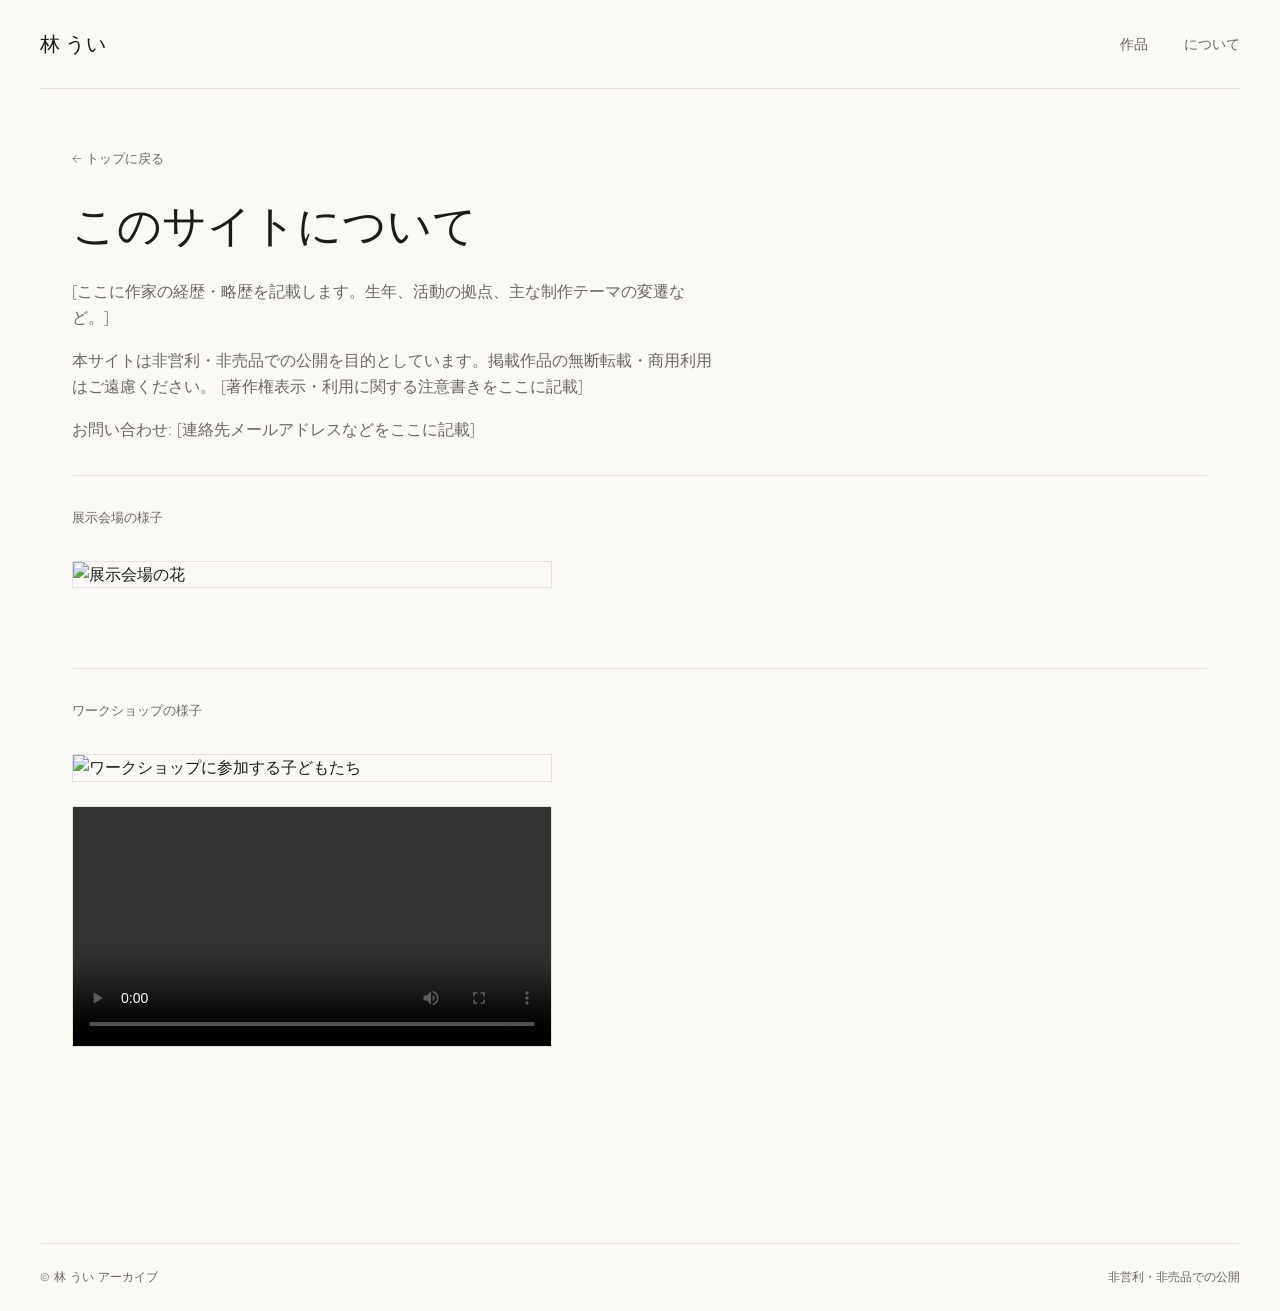
==== about.html @ 362b4019 "demo site 1st draft" ====
<!doctype html>
<html lang="ja">
<head>
<meta charset="utf-8">
<meta name="viewport" content="width=device-width, initial-scale=1">
<title>について | 林うい アーカイブ</title>
<link rel="stylesheet" href="https://fonts.googleapis.com/css2?family=EB+Garamond:ital,wght@0,400;0,500;1,400&family=Work+Sans:wght@300;400;500&display=swap">
<link rel="stylesheet" href="css/style.css">
</head>
<body>

<header class="site-header wrap">
  <div class="logo" id="artist-name">&nbsp;</div>
  <nav>
    <a href="index.html">作品</a>
    <a href="about.html">について</a>
  </nav>
</header>

<main class="wrap">
  <div class="series-head">
    <a href="index.html" class="back-link">← トップに戻る</a>
    <h1>このサイトについて</h1>
    <p class="desc">
      [ここに作家の経歴・略歴を記載します。生年、活動の拠点、主な制作テーマの変遷など。]
    </p>
    <p class="desc">
      本サイトは非営利・非売品での公開を目的としています。掲載作品の無断転載・商用利用はご遠慮ください。
      [著作権表示・利用に関する注意書きをここに記載]
    </p>
    <p class="desc">
      お問い合わせ: [連絡先メールアドレスなどをここに記載]
    </p>
  </div>

  <div style="padding: 0 0 80px;">
    <div class="section-head"><span>展示会場の様子</span></div>
    <img src="images/venue-flowers.jpg" alt="展示会場の花" style="width: 100%; max-width: 480px; border: 1px solid var(--line);">
  </div>

  <div style="padding: 0 0 100px;">
    <div class="section-head"><span>ワークショップの様子</span></div>
    <img src="images/workshop-kids.jpg" alt="ワークショップに参加する子どもたち" style="width: 100%; max-width: 480px; border: 1px solid var(--line); margin-bottom: 24px;">
    <video src="images/workshop-video.mp4" controls playsinline style="width: 100%; max-width: 480px; border: 1px solid var(--line); display: block;"></video>
  </div>
</main>

<footer class="site-footer wrap">
  <span id="footer-artist">&nbsp;</span>
  <span id="footer-note">&nbsp;</span>
</footer>

<script src="data/works.js"></script>
<script>
  document.getElementById("artist-name").textContent = window.SITE_DATA.artist.name;
  document.getElementById("footer-artist").textContent = "© " + window.SITE_DATA.artist.name + " アーカイブ";
  document.getElementById("footer-note").textContent = window.SITE_DATA.artist.footerNote;
</script>
</body>
</html>
---- css/style.css ----
/* ==========================================================================
   林うい アーカイブ — 共通スタイル
   このファイルは全ページ共通です。色やフォントを変える場合はここを編集してください。
   ========================================================================== */

:root {
  --ink: #1c1b19;
  --ivory: #faf9f5;
  --card: #ffffff;
  --line: #e4e1da;
  --muted: #6b6862;
  --placeholder: #efede7;
  --placeholder-text: #b3afa5;
  --accent: #8b6f47;
}

* {
  box-sizing: border-box;
}

html {
  scroll-behavior: smooth;
}

body {
  margin: 0;
  background: var(--ivory);
  color: var(--ink);
  font-family: "Work Sans", -apple-system, sans-serif;
  font-weight: 300;
  line-height: 1.6;
}

h1, h2, h3, .serif {
  font-family: "EB Garamond", serif;
  font-weight: 400;
}

a {
  color: inherit;
  text-decoration: none;
}
a:hover {
  color: var(--accent);
}
a:focus-visible,
button:focus-visible {
  outline: 2px solid var(--accent);
  outline-offset: 3px;
}

img {
  max-width: 100%;
  display: block;
}

.wrap {
  max-width: 1200px;
  margin: 0 auto;
  padding: 0 32px;
}

/* ---- Header ---- */
.site-header {
  display: flex;
  align-items: center;
  justify-content: space-between;
  padding: 28px 0;
  border-bottom: 1px solid var(--line);
}
.site-header .logo {
  font-family: "EB Garamond", serif;
  font-size: 20px;
  letter-spacing: 0.03em;
}
.site-header nav {
  display: flex;
  gap: 36px;
  font-size: 14px;
  color: var(--muted);
}

/* ---- Footer ---- */
.site-footer {
  margin-top: 96px;
  border-top: 1px solid var(--line);
  padding: 24px 0;
  display: flex;
  justify-content: space-between;
  font-size: 12px;
  color: var(--muted);
}

/* ---- Buttons / links ---- */
.text-link {
  display: inline-flex;
  align-items: center;
  gap: 8px;
  font-size: 14px;
  border-bottom: 1px solid var(--ink);
  padding-bottom: 4px;
}
.back-link {
  font-size: 13px;
  color: var(--muted);
}

.btn {
  background: none;
  border: 1px solid var(--ink);
  padding: 12px 32px;
  font-size: 13px;
  letter-spacing: 0.03em;
  cursor: pointer;
  font-family: inherit;
  color: var(--ink);
}
.btn:hover {
  border-color: var(--accent);
  color: var(--accent);
}

/* ---- Placeholder image box (used until real photos are added) ---- */
.ph {
  background: var(--placeholder);
  border: 1px solid var(--line);
  color: var(--placeholder-text);
  font-size: 12px;
  display: flex;
  align-items: center;
  justify-content: center;
  text-align: center;
}

/* ---- Home: hero ---- */
.hero {
  padding: 120px 0 90px;
  text-align: center;
  display: flex;
  flex-direction: column;
  align-items: center;
}
.hero .eyebrow {
  font-size: 13px;
  letter-spacing: 0.1em;
  color: var(--accent);
  margin-bottom: 20px;
}
.hero h1 {
  font-size: clamp(34px, 5vw, 60px);
  line-height: 1.25;
  max-width: 800px;
  margin: 0;
}
.hero p {
  max-width: 520px;
  margin: 28px 0 0;
  color: var(--muted);
}
.hero .text-link {
  margin-top: 40px;
}

/* ---- Collections grid ---- */
.section-head {
  display: flex;
  align-items: baseline;
  justify-content: space-between;
  border-top: 1px solid var(--line);
  padding-top: 32px;
  margin-bottom: 32px;
  font-size: 13px;
  color: var(--muted);
}
.collections-grid {
  display: grid;
  grid-template-columns: repeat(3, minmax(0, 1fr));
  gap: 40px 32px;
  padding-bottom: 120px;
}
.collection-card .ph {
  aspect-ratio: 4 / 3;
  margin-bottom: 16px;
}
.collection-card h3 {
  font-size: 20px;
  margin: 0 0 4px;
}
.collection-card .meta {
  font-size: 13px;
  color: var(--muted);
}

/* ---- Series page ---- */
.series-head {
  padding: 56px 0 32px;
}
.series-head h1 {
  font-size: clamp(30px, 4vw, 44px);
  margin: 20px 0 0;
}
.series-head .desc {
  max-width: 640px;
  color: var(--muted);
  margin: 18px 0 0;
}
.series-head .count {
  margin-top: 20px;
  font-size: 13px;
  color: var(--muted);
}
.works-grid {
  display: grid;
  grid-template-columns: repeat(4, minmax(0, 1fr));
  gap: 32px 24px;
  padding-bottom: 64px;
}
.work-card .ph {
  aspect-ratio: 3 / 4;
  margin-bottom: 10px;
  font-size: 11px;
}
.work-card .title {
  font-size: 13px;
}
.work-card .year {
  font-size: 11px;
  color: var(--muted);
  margin-top: 2px;
}
.load-more {
  display: flex;
  justify-content: center;
  padding-bottom: 100px;
}
.empty-note {
  color: var(--muted);
  font-size: 13px;
  padding: 40px 0 100px;
}

/* ---- Artwork detail page ---- */
.artwork-crumb {
  padding: 32px 0 0;
}
.artwork-main {
  display: flex;
  gap: 64px;
  padding: 32px 0 72px;
  align-items: flex-start;
}
.artwork-main .ph {
  flex: 0 0 46%;
  aspect-ratio: 3 / 4;
  font-size: 12px;
}
.artwork-info {
  flex: 1;
  display: flex;
  flex-direction: column;
  gap: 24px;
  padding-top: 8px;
}
.artwork-info .series-tag {
  font-size: 13px;
  letter-spacing: 0.05em;
  color: var(--accent);
}
.artwork-info h1 {
  font-size: clamp(28px, 3vw, 36px);
  margin: 10px 0 0;
}
.meta-list {
  border-top: 1px solid var(--line);
  padding-top: 20px;
  display: flex;
  flex-direction: column;
  gap: 10px;
  font-size: 14px;
  max-width: 360px;
}
.meta-list .row {
  display: flex;
  justify-content: space-between;
}
.meta-list .row span:first-child {
  color: var(--muted);
}
.artwork-info .desc {
  max-width: 420px;
  color: #4a4842;
}
.artwork-nav {
  display: flex;
  justify-content: space-between;
  align-items: center;
  border-top: 1px solid var(--line);
  padding: 24px 0;
  font-size: 13px;
  color: var(--muted);
}
.artwork-nav a {
  display: flex;
  align-items: center;
  gap: 8px;
}
.artwork-nav a.disabled {
  visibility: hidden;
}

/* ---- Responsive ---- */
@media (max-width: 900px) {
  .collections-grid { grid-template-columns: repeat(2, minmax(0, 1fr)); }
  .works-grid { grid-template-columns: repeat(2, minmax(0, 1fr)); }
  .artwork-main { flex-direction: column; }
  .artwork-main .ph { width: 100%; }
}
@media (max-width: 560px) {
  .site-header nav { gap: 20px; }
  .collections-grid,
  .works-grid { grid-template-columns: 1fr; }
  .hero { padding: 80px 0 60px; }
}

@media (prefers-reduced-motion: reduce) {
  html { scroll-behavior: auto; }
}
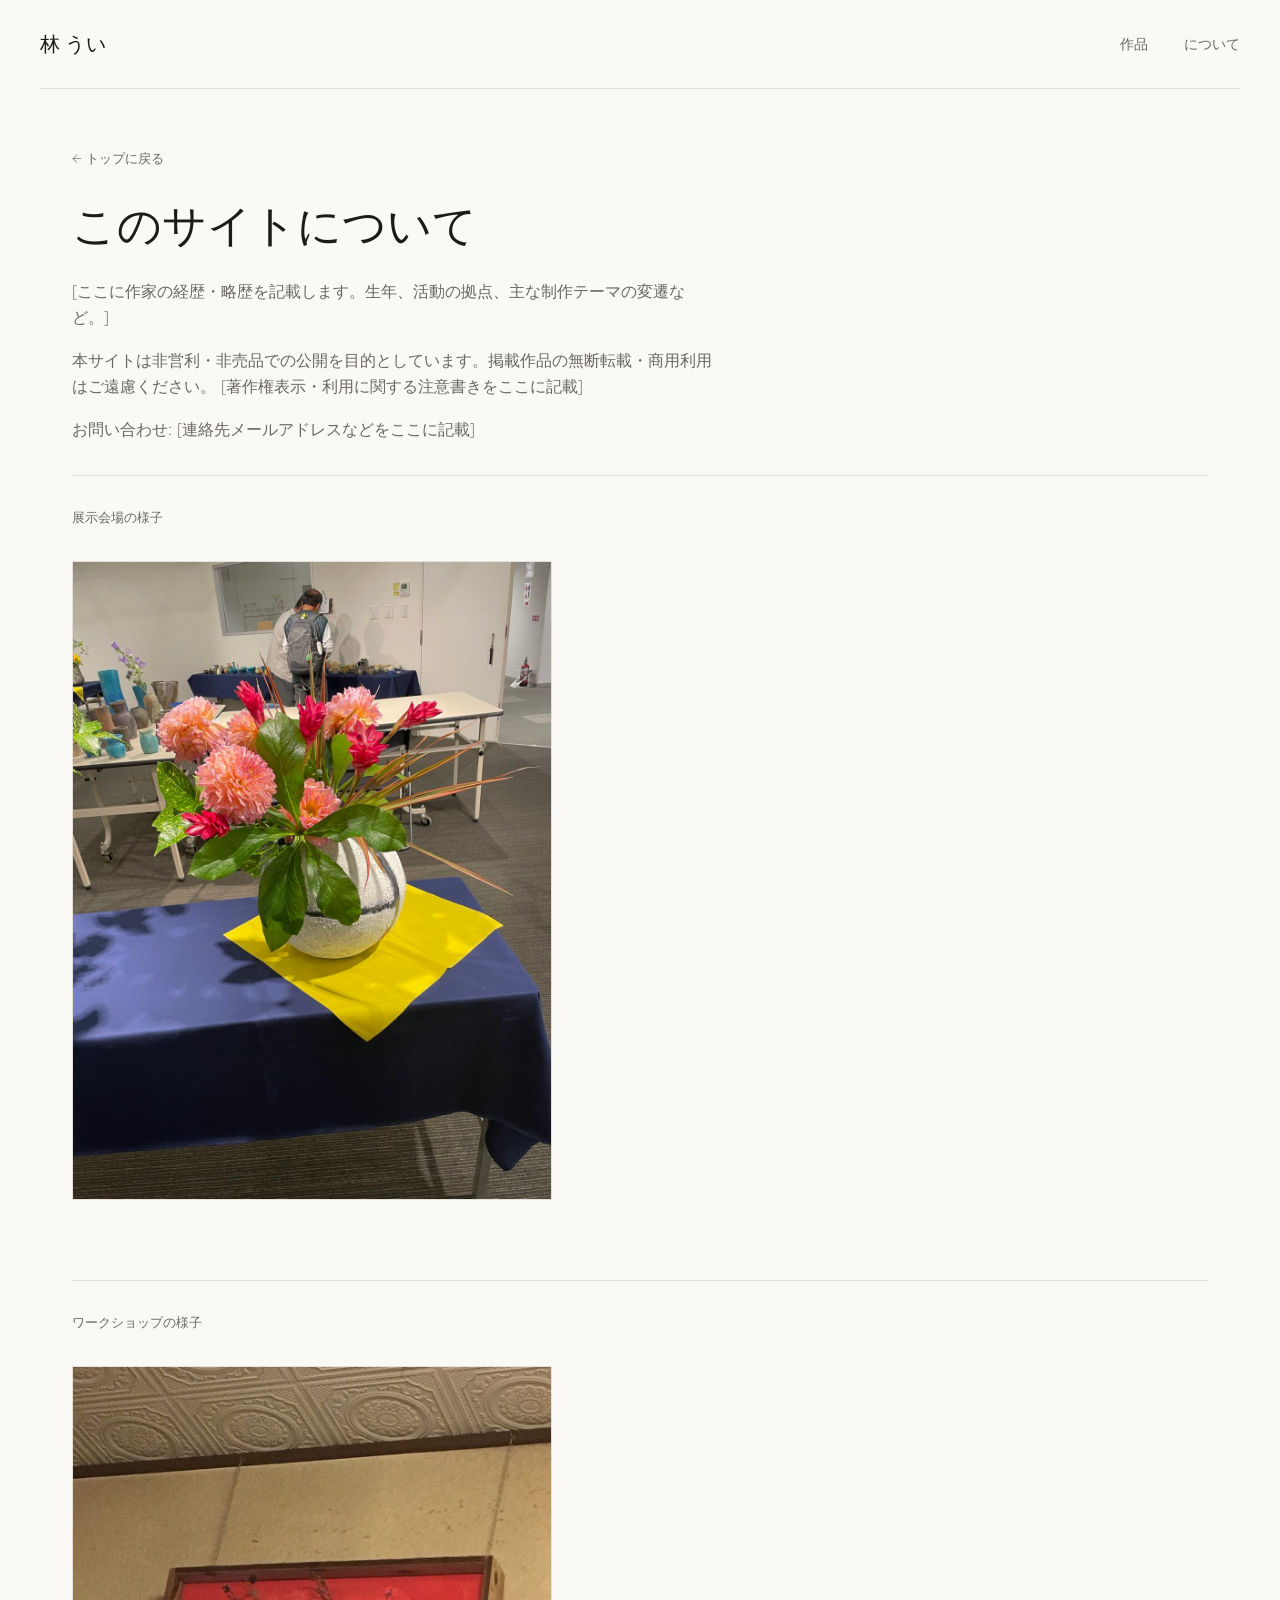
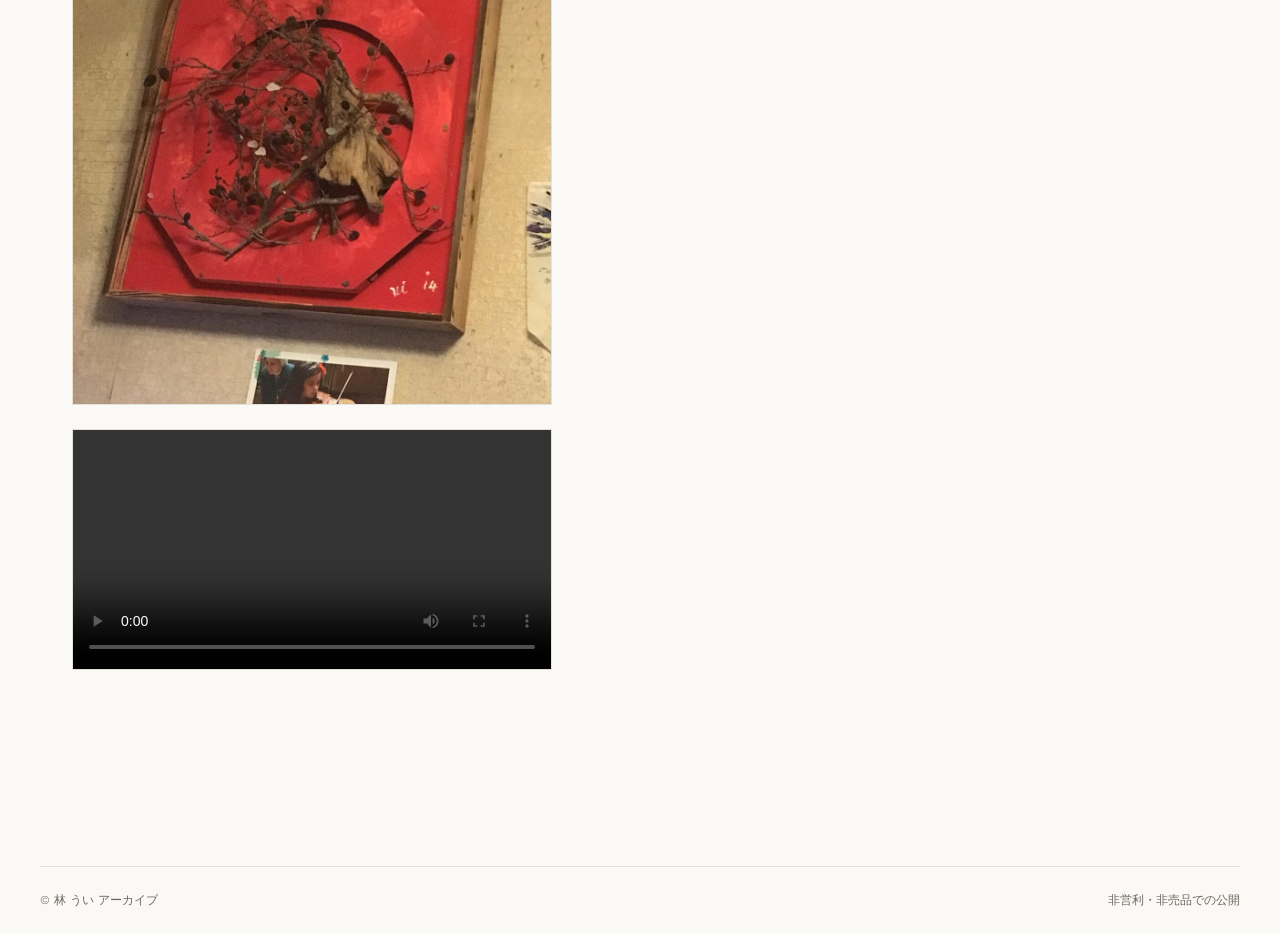
==== commit 964b55ca: "5th update" ====
--- a/about.html
+++ b/about.html
@@ -2,7 +2,7 @@
 <html lang="ja">
 <head>
 <meta charset="utf-8">
-<meta name="viewport" content="width=device-width, initial-scale=1">
+<meta name="viewport" content="width=device-width, initial-scale=1, viewport-fit=cover">
 <title>について | 林うい アーカイブ</title>
 <link rel="stylesheet" href="https://fonts.googleapis.com/css2?family=EB+Garamond:ital,wght@0,400;0,500;1,400&family=Work+Sans:wght@300;400;500&display=swap">
 <link rel="stylesheet" href="css/style.css">
--- a/css/style.css
+++ b/css/style.css
@@ -65,8 +65,15 @@
   display: flex;
   align-items: center;
   justify-content: space-between;
-  padding: 28px 0;
+  padding: calc(28px + env(safe-area-inset-top)) 0 28px;
   border-bottom: 1px solid var(--line);
+}
+.site-header .logo {
+  flex: 0 0 auto;
+  white-space: nowrap;
+}
+.site-header nav {
+  flex: 0 0 auto;
 }
 .site-header .logo {
   font-family: "EB Garamond", serif;
@@ -120,7 +127,20 @@
   color: var(--accent);
 }
 
-/* ---- Placeholder image box (used until real photos are added) ---- */
+/* ---- Demo image badge ---- */
+.ph { position: relative; }
+.demo-badge {
+  position: absolute;
+  top: 8px;
+  left: 8px;
+  background: rgba(28, 27, 25, 0.72);
+  color: #fff;
+  font-size: 10px;
+  letter-spacing: 0.04em;
+  padding: 3px 8px;
+  border-radius: 3px;
+  pointer-events: none;
+}
 .ph {
   background: var(--placeholder);
   border: 1px solid var(--line);
